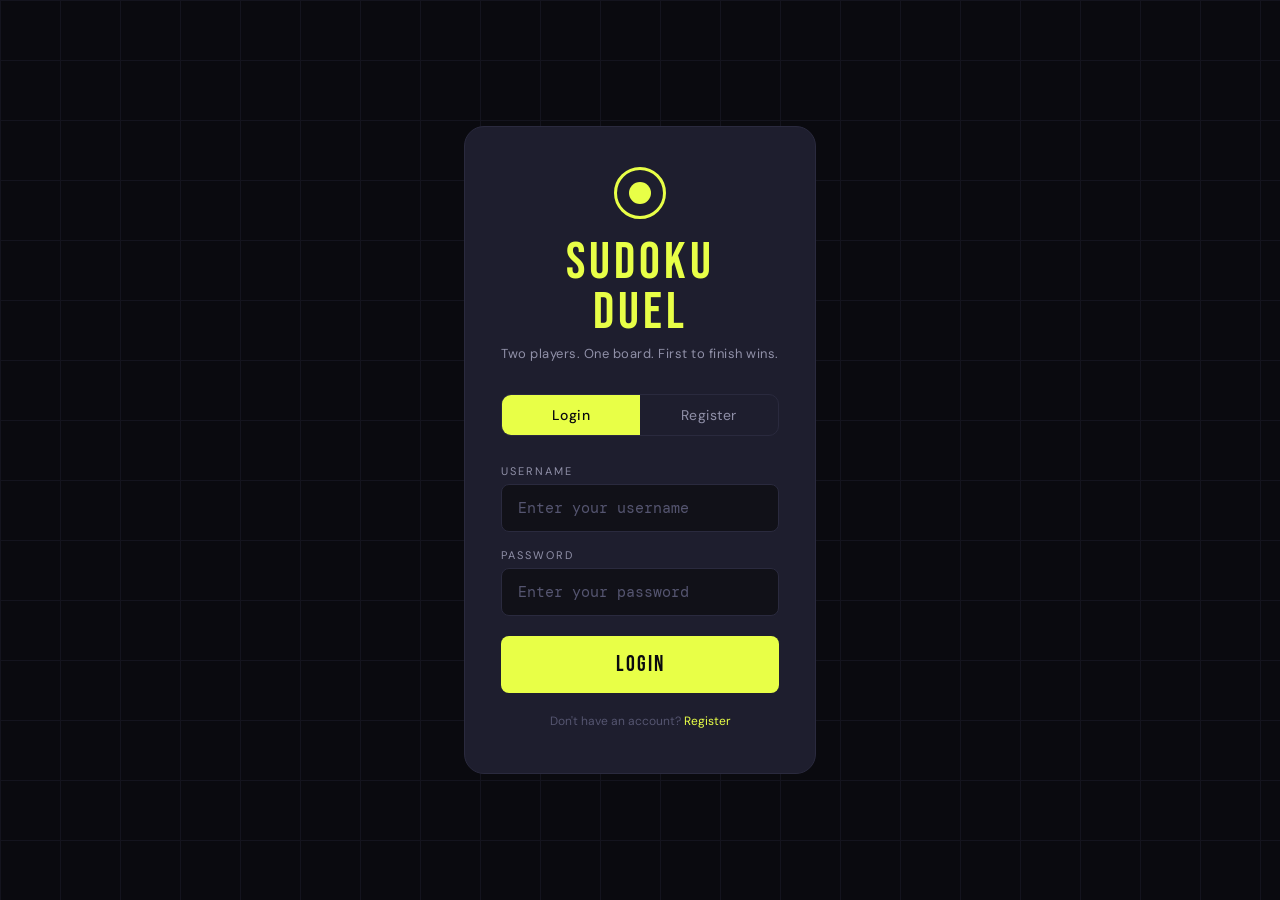
==== frontend_new/index.html @ 7120846f "web dashboard and login logout page is designed" ====
<!DOCTYPE html>
<html lang="en">
<head>
<meta charset="UTF-8"/>
<meta name="viewport" content="width=device-width, initial-scale=1.0"/>
<title>Sudoku Duel — Login</title>
<link href="https://fonts.googleapis.com/css2?family=Bebas+Neue&family=DM+Mono:wght@400;500&family=DM+Sans:wght@300;400;500&display=swap" rel="stylesheet"/>
<style>
:root {
  --bg:      #0a0a0f;
  --bg2:     #111118;
  --surface: #1e1e2e;
  --border:  #2a2a3e;
  --border2: #3a3a5e;
  --accent:  #e8ff47;
  --accent2: #47ffe8;
  --danger:  #ff4747;
  --muted:   #555570;
  --text:    #e8e8f0;
  --text2:   #9090a8;
}
*, *::before, *::after { box-sizing: border-box; margin: 0; padding: 0; }
html, body {
  min-height: 100vh;
  background: var(--bg);
  color: var(--text);
  font-family: 'DM Sans', sans-serif;
  display: flex; align-items: center; justify-content: center;
  overflow: hidden;
}
.bg-grid {
  position: fixed; inset: 0; z-index: 0;
  background-image:
    linear-gradient(var(--border) 1px, transparent 1px),
    linear-gradient(90deg, var(--border) 1px, transparent 1px);
  background-size: 60px 60px;
  opacity: 0.35;
  animation: gridMove 18s linear infinite;
}
@keyframes gridMove {
  from { background-position: 0 0; }
  to   { background-position: 60px 60px; }
}
.card {
  position: relative; z-index: 1;
  width: 100%; max-width: 420px;
  background: var(--surface);
  border: 1px solid var(--border);
  border-radius: 20px;
  padding: 40px 36px;
  margin: 20px;
}
.logo { text-align: center; margin-bottom: 32px; }
.logo-ring {
  display: inline-block;
  width: 52px; height: 52px;
  border: 3px solid var(--accent);
  border-radius: 50%;
  position: relative;
  margin-bottom: 14px;
  animation: pulse 2.5s ease-in-out infinite;
}
.logo-ring::after {
  content: '';
  position: absolute;
  top: 50%; left: 50%;
  transform: translate(-50%, -50%);
  width: 22px; height: 22px;
  background: var(--accent);
  border-radius: 50%;
}
@keyframes pulse {
  0%,100% { box-shadow: 0 0 0 0 rgba(232,255,71,0.4); }
  50%      { box-shadow: 0 0 0 14px rgba(232,255,71,0); }
}
.logo-title {
  font-family: 'Bebas Neue', sans-serif;
  font-size: 52px;
  line-height: 0.95;
  color: var(--accent);
  letter-spacing: 4px;
}
.logo-sub { margin-top: 8px; font-size: 13px; color: var(--text2); letter-spacing: 0.5px; }

.tabs {
  display: flex;
  border: 1px solid var(--border);
  border-radius: 10px;
  overflow: hidden;
  margin-bottom: 28px;
}
.tab-btn {
  flex: 1; padding: 11px;
  background: transparent; border: none;
  color: var(--text2);
  font-family: 'DM Sans', sans-serif;
  font-size: 14px; cursor: pointer;
  transition: all 0.2s; letter-spacing: 0.5px;
}
.tab-btn.active { background: var(--accent); color: var(--bg); font-weight: 500; }

.form { display: flex; flex-direction: column; gap: 16px; }
.form.hidden { display: none; }

.field { display: flex; flex-direction: column; gap: 6px; }
.field label { font-size: 11px; text-transform: uppercase; letter-spacing: 2px; color: var(--text2); }
.field input {
  background: var(--bg2);
  border: 1px solid var(--border);
  border-radius: 8px;
  color: var(--text);
  font-family: 'DM Mono', monospace;
  font-size: 15px;
  padding: 13px 16px;
  outline: none;
  transition: border-color 0.2s;
  width: 100%;
}
.field input:focus { border-color: var(--accent); }
.field input::placeholder { color: var(--muted); }

.input-hint { font-size: 11px; color: var(--muted); margin-top: 2px; }

.btn-submit {
  width: 100%; padding: 15px;
  background: var(--accent); border: none;
  border-radius: 8px; color: var(--bg);
  font-family: 'Bebas Neue', sans-serif;
  font-size: 22px; letter-spacing: 2px;
  cursor: pointer; margin-top: 4px;
  transition: opacity 0.15s, transform 0.1s;
}
.btn-submit:hover   { opacity: 0.88; transform: translateY(-1px); }
.btn-submit:active  { transform: translateY(0); }
.btn-submit:disabled { opacity: 0.4; cursor: not-allowed; transform: none; }

.msg {
  text-align: center; font-size: 13px;
  padding: 10px 14px; border-radius: 8px; display: none;
}
.msg.error   { background: rgba(255,71,71,0.1);  color: var(--danger); border: 1px solid rgba(255,71,71,0.3); display: block; }
.msg.success { background: rgba(71,255,232,0.1); color: var(--accent2); border: 1px solid rgba(71,255,232,0.3); display: block; }

.spinner-inline {
  display: inline-block; width: 16px; height: 16px;
  border: 2px solid rgba(0,0,0,0.3); border-top-color: var(--bg);
  border-radius: 50%; animation: spin 0.6s linear infinite;
  vertical-align: middle; margin-right: 6px;
}
@keyframes spin { to { transform: rotate(360deg); } }

.divider { text-align: center; font-size: 12px; color: var(--muted); margin: 4px 0; }
</style>
</head>
<body>

<div class="bg-grid"></div>

<div class="card">
  <div class="logo">
    <div class="logo-ring"></div>
    <div class="logo-title">SUDOKU<br>DUEL</div>
    <p class="logo-sub">Two players. One board. First to finish wins.</p>
  </div>

  <div class="tabs">
    <button class="tab-btn active" id="tab-login"    onclick="switchTab('login')">Login</button>
    <button class="tab-btn"        id="tab-register" onclick="switchTab('register')">Register</button>
  </div>

  <div class="msg" id="msg"></div>

  <!-- Login Form -->
  <form class="form" id="form-login" onsubmit="doLogin(event)">
    <div class="field">
      <label>Username</label>
      <input id="login-username" type="text" placeholder="Enter your username" autocomplete="username"/>
    </div>
    <div class="field">
      <label>Password</label>
      <input id="login-password" type="password" placeholder="Enter your password" autocomplete="current-password"/>
    </div>
    <button class="btn-submit" type="submit" id="btn-login">LOGIN</button>
    <div class="divider">Don't have an account? <a href="#" style="color:var(--accent); text-decoration:none;" onclick="switchTab('register')">Register</a></div>
  </form>

  <!-- Register Form -->
  <form class="form hidden" id="form-register" onsubmit="doRegister(event)">
    <div class="field">
      <label>Username</label>
      <input id="reg-username" type="text" placeholder="Choose a username" autocomplete="username"/>
      <span class="input-hint">At least 3 characters</span>
    </div>
    <div class="field">
      <label>Display Name</label>
      <input id="reg-displayname" type="text" placeholder="Your display name"/>
    </div>
    <div class="field">
      <label>Password</label>
      <input id="reg-password" type="password" placeholder="Choose a password" autocomplete="new-password"/>
      <span class="input-hint">At least 4 characters</span>
    </div>
    <div class="field">
      <label>Confirm Password</label>
      <input id="reg-confirm" type="password" placeholder="Repeat your password"/>
    </div>
    <button class="btn-submit" type="submit" id="btn-register">CREATE ACCOUNT</button>
    <div class="divider">Already have an account? <a href="#" style="color:var(--accent); text-decoration:none;" onclick="switchTab('login')">Login</a></div>
  </form>
</div>

<script>
const API = 'http://localhost:8000';

function switchTab(tab) {
  document.getElementById('tab-login').classList.toggle('active',    tab === 'login');
  document.getElementById('tab-register').classList.toggle('active', tab === 'register');
  document.getElementById('form-login').classList.toggle('hidden',    tab !== 'login');
  document.getElementById('form-register').classList.toggle('hidden', tab !== 'register');
  hideMsg();
}

function showMsg(text, type) {
  const el = document.getElementById('msg');
  el.textContent = text;
  el.className   = 'msg ' + type;
}
function hideMsg() { document.getElementById('msg').className = 'msg'; }

function setLoading(btnId, loading, label) {
  const btn = document.getElementById(btnId);
  btn.disabled  = loading;
  btn.innerHTML = loading ? '<span class="spinner-inline"></span>Please wait...' : label;
}

async function doLogin(e) {
  e.preventDefault();
  hideMsg();
  const username = document.getElementById('login-username').value.trim();
  const password = document.getElementById('login-password').value;
  if (!username || !password) { showMsg('Please fill in both fields', 'error'); return; }
  setLoading('btn-login', true, 'LOGIN');
  try {
    const res  = await fetch(`${API}/api/login`, {
      method: 'POST', headers: { 'Content-Type': 'application/json' },
      body: JSON.stringify({ username, password })
    });
    const data = await res.json();
    if (!res.ok) { showMsg(data.detail || 'Invalid username or password', 'error'); return; }
    localStorage.setItem('player', JSON.stringify(data.player));
    showMsg('Login successful! Redirecting...', 'success');
    setTimeout(() => { window.location.href = 'dashboard.html'; }, 900);
  } catch (err) {
    showMsg('Cannot reach server. Is the backend running?', 'error');
  } finally {
    setLoading('btn-login', false, 'LOGIN');
  }
}

async function doRegister(e) {
  e.preventDefault();
  hideMsg();
  const username    = document.getElementById('reg-username').value.trim();
  const displayname = document.getElementById('reg-displayname').value.trim();
  const password    = document.getElementById('reg-password').value;
  const confirm     = document.getElementById('reg-confirm').value;
  if (!username || !password || !confirm) { showMsg('Please fill in all fields', 'error'); return; }
  if (username.length < 3)  { showMsg('Username must be at least 3 characters', 'error'); return; }
  if (password.length < 4)  { showMsg('Password must be at least 4 characters', 'error'); return; }
  if (password !== confirm)  { showMsg('Passwords do not match', 'error'); return; }
  setLoading('btn-register', true, 'CREATE ACCOUNT');
  try {
    const res  = await fetch(`${API}/api/register`, {
      method: 'POST', headers: { 'Content-Type': 'application/json' },
      body: JSON.stringify({ username, displayname: displayname || username, password })
    });
    const data = await res.json();
    if (!res.ok) { showMsg(data.detail || 'Registration failed', 'error'); return; }
    showMsg('Account created! You can now login.', 'success');
    setTimeout(() => switchTab('login'), 1500);
  } catch (err) {
    showMsg('Cannot reach server. Is the backend running?', 'error');
  } finally {
    setLoading('btn-register', false, 'CREATE ACCOUNT');
  }
}

const saved = localStorage.getItem('player');
if (saved) { window.location.href = 'dashboard.html'; }
</script>
</body>
</html>
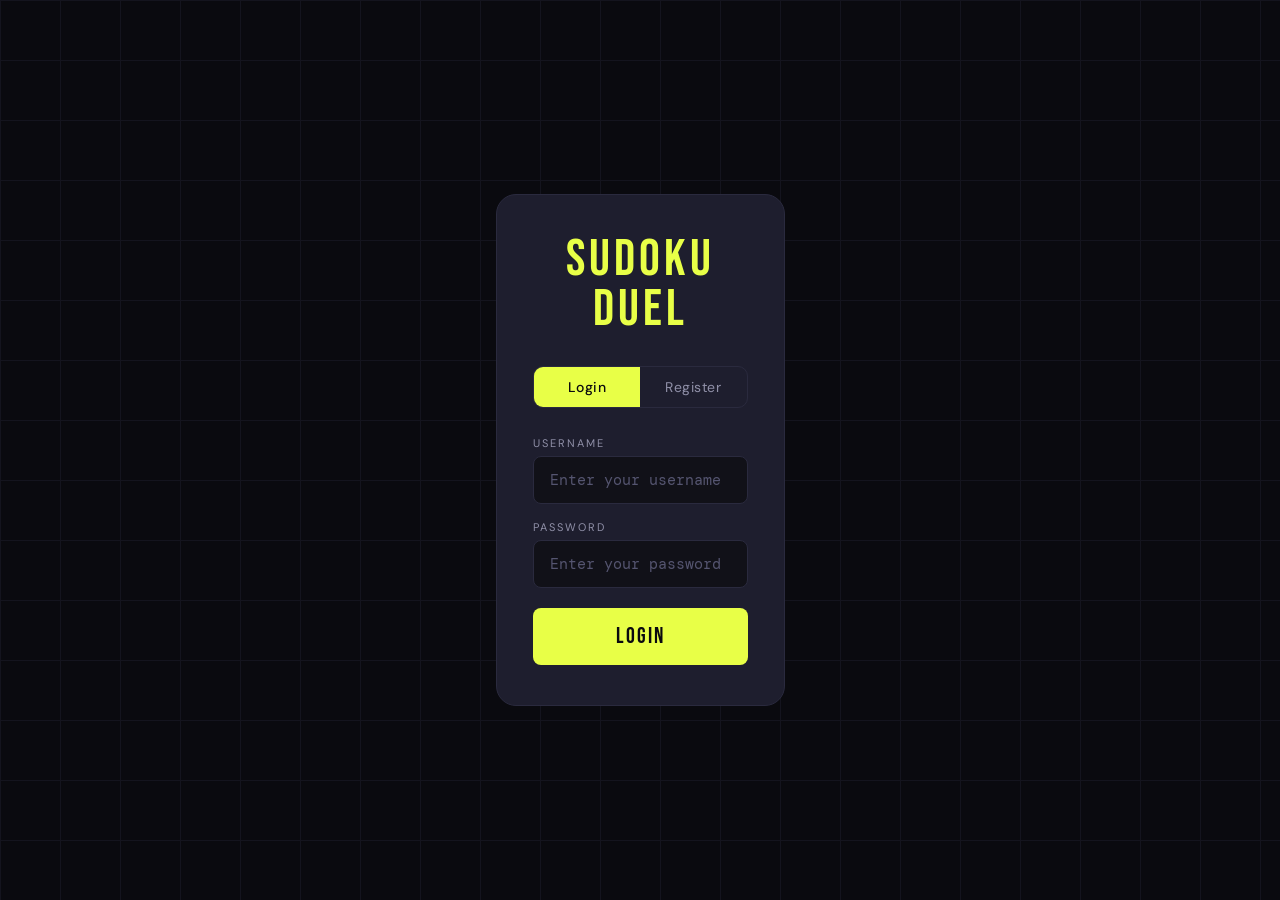
==== commit fa202228: "fix the bugs" ====
--- a/frontend_new/index.html
+++ b/frontend_new/index.html
@@ -1,6 +1,6 @@
 <!DOCTYPE html>
 <html lang="en">
-<head>
+<head><!--  -->
 <meta charset="UTF-8"/>
 <meta name="viewport" content="width=device-width, initial-scale=1.0"/>
 <title>Sudoku Duel — Login</title>
@@ -51,28 +51,6 @@
   margin: 20px;
 }
 .logo { text-align: center; margin-bottom: 32px; }
-.logo-ring {
-  display: inline-block;
-  width: 52px; height: 52px;
-  border: 3px solid var(--accent);
-  border-radius: 50%;
-  position: relative;
-  margin-bottom: 14px;
-  animation: pulse 2.5s ease-in-out infinite;
-}
-.logo-ring::after {
-  content: '';
-  position: absolute;
-  top: 50%; left: 50%;
-  transform: translate(-50%, -50%);
-  width: 22px; height: 22px;
-  background: var(--accent);
-  border-radius: 50%;
-}
-@keyframes pulse {
-  0%,100% { box-shadow: 0 0 0 0 rgba(232,255,71,0.4); }
-  50%      { box-shadow: 0 0 0 14px rgba(232,255,71,0); }
-}
 .logo-title {
   font-family: 'Bebas Neue', sans-serif;
   font-size: 52px;
@@ -158,9 +136,7 @@
 
 <div class="card">
   <div class="logo">
-    <div class="logo-ring"></div>
     <div class="logo-title">SUDOKU<br>DUEL</div>
-    <p class="logo-sub">Two players. One board. First to finish wins.</p>
   </div>
 
   <div class="tabs">
@@ -181,7 +157,6 @@
       <input id="login-password" type="password" placeholder="Enter your password" autocomplete="current-password"/>
     </div>
     <button class="btn-submit" type="submit" id="btn-login">LOGIN</button>
-    <div class="divider">Don't have an account? <a href="#" style="color:var(--accent); text-decoration:none;" onclick="switchTab('register')">Register</a></div>
   </form>
 
   <!-- Register Form -->
@@ -205,12 +180,11 @@
       <input id="reg-confirm" type="password" placeholder="Repeat your password"/>
     </div>
     <button class="btn-submit" type="submit" id="btn-register">CREATE ACCOUNT</button>
-    <div class="divider">Already have an account? <a href="#" style="color:var(--accent); text-decoration:none;" onclick="switchTab('login')">Login</a></div>
   </form>
 </div>
 
 <script>
-const API = 'http://localhost:8000';
+const API = "http://127.0.0.1:8000";
 
 function switchTab(tab) {
   document.getElementById('tab-login').classList.toggle('active',    tab === 'login');
